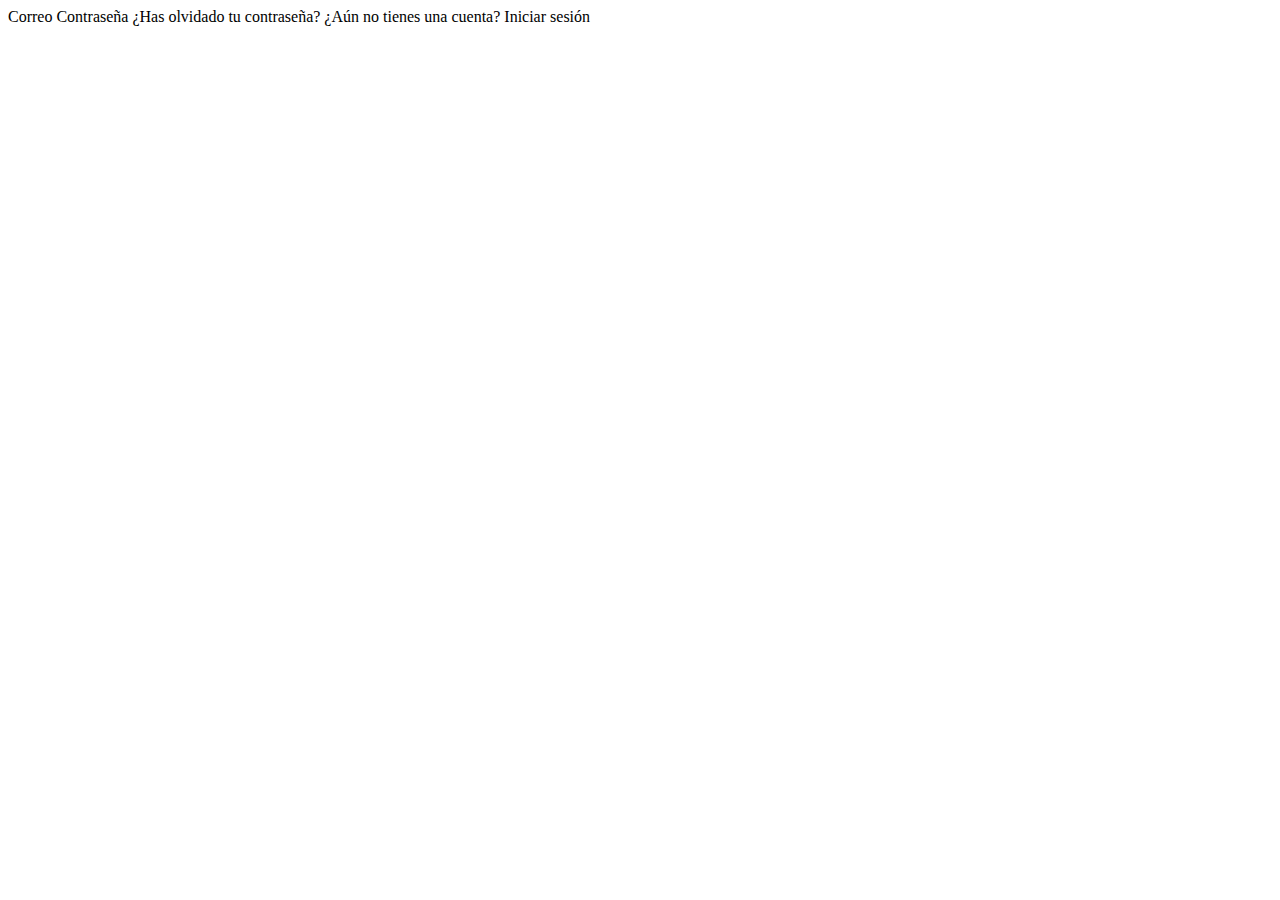
==== iniciar_sesion.html @ f5f5cdc3 "Primer commit" ====
<!DOCTYPE html>
<html>
    <head>
        <link href="https://fonts.googleapis.com/css?family=Noto+Serif&display=swap" rel="stylesheet" />
    </head>
    <body>
        <div class="v14_21">
            <div class="v14_22">
            </div>
            <div class="v14_23">
            </div>
            <div class="v14_29">
            </div>
            <div class="v20_91">
            </div>
            <div class="v14_34">
            </div>
            <div class="v14_31">
            </div>
            <div class="v14_30">
            </div>
            <span class="v14_32">Correo</span>
            <span class="v14_33">Contraseña</span>
            <span class="v14_35">¿Has olvidado tu contraseña?</span>
            <span class="v14_37">¿Aún no tienes una cuenta?</span>
            <span class="v14_36">Iniciar sesión</span>
        </div>
    </body>
</html>
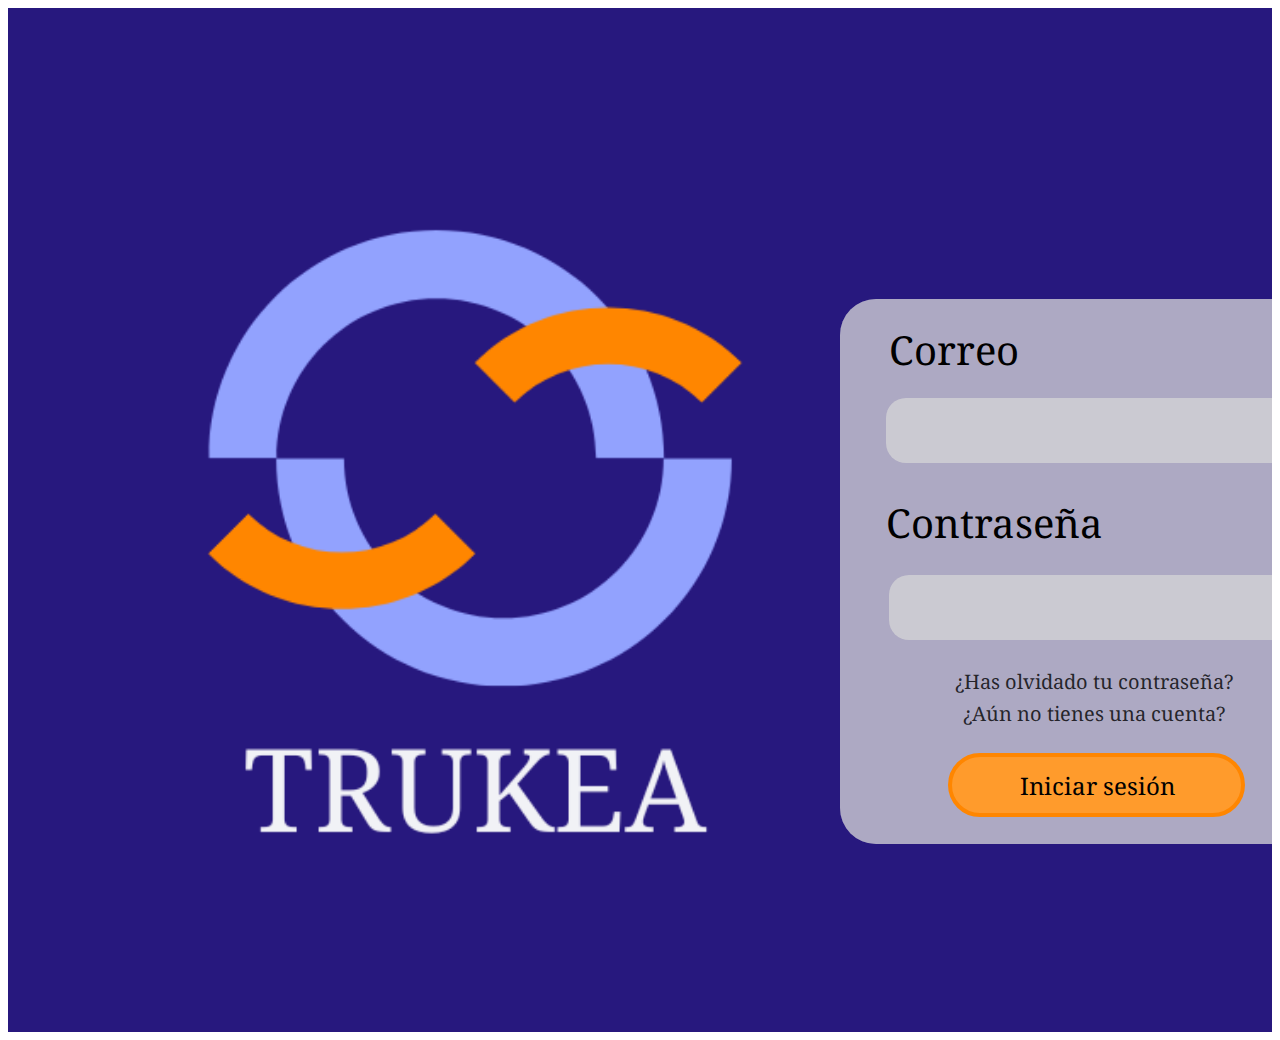
==== commit afd891a5: "Update iniciar_sesion.html" ====
--- a/iniciar_sesion.html
+++ b/iniciar_sesion.html
@@ -2,10 +2,13 @@
 <html>
     <head>
         <link href="https://fonts.googleapis.com/css?family=Noto+Serif&display=swap" rel="stylesheet" />
+        <link href="./css/main.css" rel="stylesheet" />
     </head>
     <body>
         <div class="v14_21">
             <div class="v14_22">
+            </div>
+            <div class="v9_7">
             </div>
             <div class="v14_23">
             </div>
--- a/css/main.css
+++ b/css/main.css
@@ -0,0 +1,258 @@
+* {
+  box-sizing: border-box;
+}
+body {
+  font-size: 14px;
+}
+.v5_2 {
+  width: 100%;
+  height: 1024px;
+  background: rgba(255,255,255,1);
+  opacity: 1;
+  position: relative;
+  top: 0px;
+  left: 0px;
+  overflow: hidden;
+}
+.v8_3 {
+  width: 100%;
+  height: 100%;
+  background: rgba(39,24,126,1);
+  opacity: 1;
+  position: relative;
+  top: 0px;
+  left: 0px;
+  overflow: hidden;
+}
+.v9_7 {
+  width: 850px;
+  height: 850px;
+  background: url("../images/v9_7.png");
+  background-repeat: no-repeat;
+  background-position: center center;
+  background-size: cover;
+  opacity: 1;
+  position: absolute;
+  top: 115px;
+  left: 42px;
+  overflow: hidden;
+}
+.v9_8 {
+  width: 518px;
+  height: 112px;
+  background: rgba(255,155,44,1);
+  opacity: 1;
+  position: absolute;
+  top: 347px;
+  left: 1000px;
+  border: 4px solid rgba(255,134,0,1);
+  border-top-left-radius: 60px;
+  border-top-right-radius: 60px;
+  border-bottom-left-radius: 60px;
+  border-bottom-right-radius: 60px;
+  overflow: hidden;
+}
+.v9_9 {
+  width: 518px;
+  height: 112px;
+  background: rgba(255,155,44,1);
+  opacity: 1;
+  position: absolute;
+  top: 568px;
+  left: 1000px;
+  border: 4px solid rgba(255,134,0,1);
+  border-top-left-radius: 60px;
+  border-top-right-radius: 60px;
+  border-bottom-left-radius: 60px;
+  border-bottom-right-radius: 60px;
+  overflow: hidden;
+}
+.v9_10 {
+  width: 382px;
+  color: rgba(0,0,0,1);
+  position: absolute;
+  top: 370px;
+  left: 1062px;
+  font-family: Noto Serif;
+  font-weight: SemiBold;
+  font-size: 48px;
+  opacity: 1;
+  text-align: center;
+}
+.v9_11 {
+  width: 415px;
+  color: rgba(0,0,0,1);
+  position: absolute;
+  top: 594px;
+  left: 1062px;
+  font-family: Noto Serif;
+  font-weight: SemiBold;
+  font-size: 48px;
+  opacity: 1;
+  text-align: center;
+}
+
+.v14_21 {
+  width: 100%;
+  height: 1024px;
+  background: rgba(255,255,255,1);
+  opacity: 1;
+  position: relative;
+  top: 0px;
+  left: 0px;
+  overflow: hidden;
+}
+.v14_22 {
+  width: 100%;
+  height: 100%;
+  background: rgba(39,24,126,1);
+  opacity: 1;
+  position: relative;
+  top: 0px;
+  left: 0px;
+  overflow: hidden;
+}
+.v14_23 {
+  width: 850px;
+  height: 850px;
+  background: url("../images/v14_23.png");
+  background-repeat: no-repeat;
+  background-position: center center;
+  background-size: cover;
+  opacity: 1;
+  position: absolute;
+  top: 115px;
+  left: 42px;
+  overflow: hidden;
+}
+.v14_29 {
+  width: 514px;
+  height: 545px;
+  background: rgba(217,217,217,0.5);
+  opacity: 1;
+  position: absolute;
+  top: 291px;
+  left: 832px;
+  border-top-left-radius: 36px;
+  border-top-right-radius: 36px;
+  border-bottom-left-radius: 36px;
+  border-bottom-right-radius: 36px;
+  overflow: hidden;
+}
+.v20_91 {
+  width: 514px;
+  height: 545px;
+  background: rgba(217,217,217,0.5);
+  opacity: 1;
+  position: absolute;
+  top: 291px;
+  left: 832px;
+  border-top-left-radius: 36px;
+  border-top-right-radius: 36px;
+  border-bottom-left-radius: 36px;
+  border-bottom-right-radius: 36px;
+  overflow: hidden;
+}
+.v14_34 {
+  width: 297px;
+  height: 64px;
+  background: rgba(255,155,44,1);
+  opacity: 1;
+  position: absolute;
+  top: 745px;
+  left: 940px;
+  border: 4px solid rgba(255,134,0,1);
+  border-top-left-radius: 60px;
+  border-top-right-radius: 60px;
+  border-bottom-left-radius: 60px;
+  border-bottom-right-radius: 60px;
+  overflow: hidden;
+}
+.v14_31 {
+  width: 416px;
+  height: 65px;
+  background: rgba(217,217,217,0.699999988079071);
+  opacity: 1;
+  position: absolute;
+  top: 567px;
+  left: 881px;
+  border-top-left-radius: 20px;
+  border-top-right-radius: 20px;
+  border-bottom-left-radius: 20px;
+  border-bottom-right-radius: 20px;
+  overflow: hidden;
+}
+.v14_30 {
+  width: 416px;
+  height: 65px;
+  background: rgba(217,217,217,0.699999988079071);
+  opacity: 1;
+  position: absolute;
+  top: 390px;
+  left: 878px;
+  border-top-left-radius: 20px;
+  border-top-right-radius: 20px;
+  border-bottom-left-radius: 20px;
+  border-bottom-right-radius: 20px;
+  overflow: hidden;
+}
+.v14_32 {
+  width: 168px;
+  color: rgba(0,0,0,1);
+  position: absolute;
+  top: 314px;
+  left: 881px;
+  font-family: Noto Serif;
+  font-weight: SemiBold;
+  font-size: 40px;
+  opacity: 1;
+  text-align: left;
+}
+.v14_33 {
+  width: 269px;
+  color: rgba(0,0,0,1);
+  position: absolute;
+  top: 487px;
+  left: 878px;
+  font-family: Noto Serif;
+  font-weight: SemiBold;
+  font-size: 40px;
+  opacity: 1;
+  text-align: left;
+}
+.v14_35 {
+  width: 386px;
+  color: rgba(0,0,0,0.800000011920929);
+  position: absolute;
+  top: 660px;
+  left: 893px;
+  font-family: Noto Serif;
+  font-weight: SemiBold;
+  font-size: 20px;
+  opacity: 1;
+  text-align: center;
+}
+.v14_37 {
+  width: 386px;
+  color: rgba(0,0,0,0.800000011920929);
+  position: absolute;
+  top: 692px;
+  left: 893px;
+  font-family: Noto Serif;
+  font-weight: SemiBold;
+  font-size: 20px;
+  opacity: 1;
+  text-align: center;
+}
+.v14_36 {
+  width: 186px;
+  color: rgba(0,0,0,1);
+  position: absolute;
+  top: 761px;
+  left: 996px;
+  font-family: Noto Serif;
+  font-weight: SemiBold;
+  font-size: 24px;
+  opacity: 1;
+  text-align: center;
+}